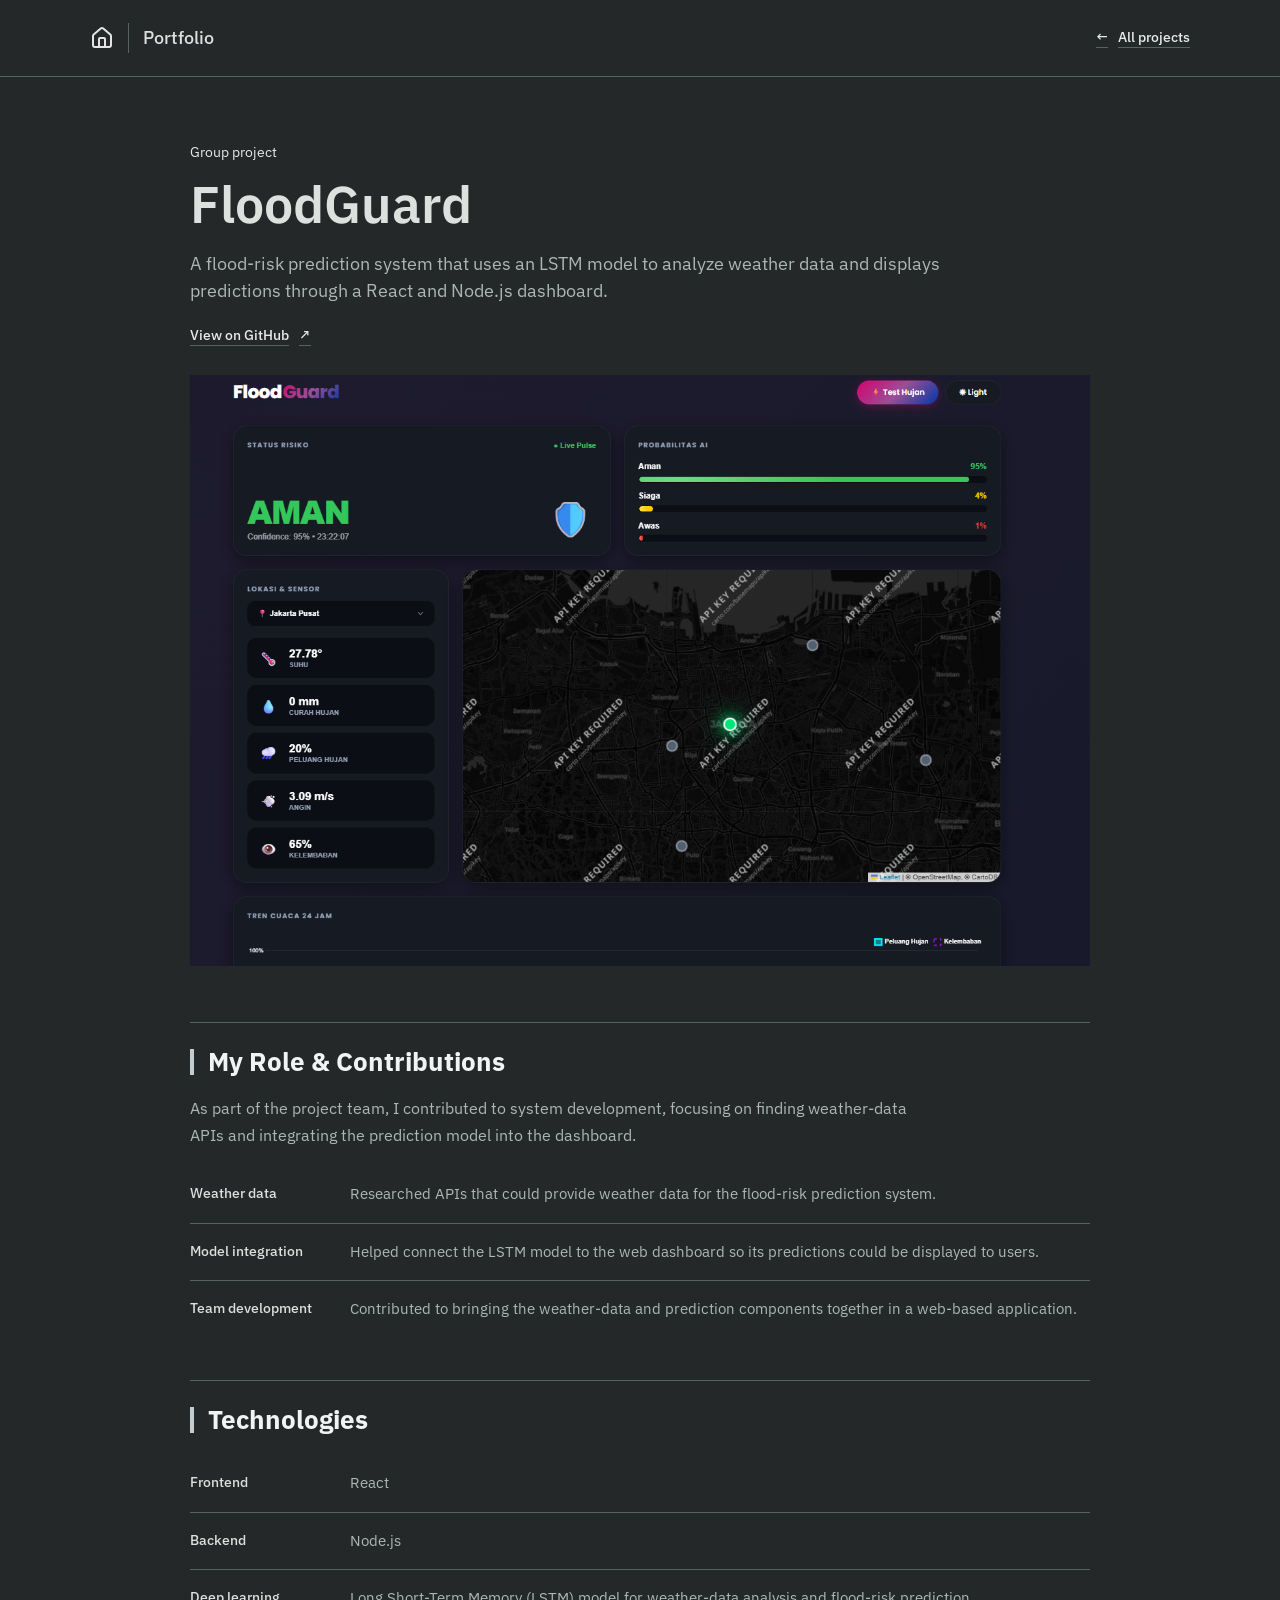
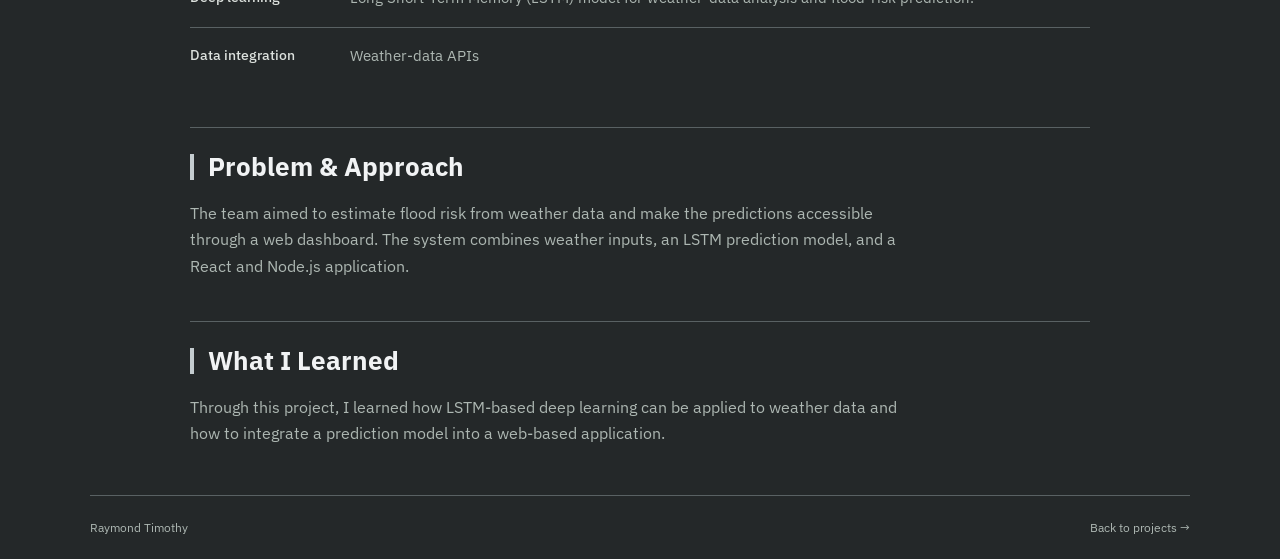
==== floodguard.html @ d6588d93 "Initial commit" ====
<!doctype html>
<html lang="en">
<head>
  <meta charset="UTF-8" />
  <meta name="viewport" content="width=device-width, initial-scale=1" />
  <meta name="theme-color" content="#242829" />
  <meta name="description" content="FloodGuard: an LSTM-based flood-risk group project, with weather API research and dashboard integration contributions by Raymond Timothy." />
  <title>FloodGuard | Raymond Timothy</title>
  <link rel="stylesheet" href="styles.css?v=20260926-floodguard" />
</head>
<body>
  <a class="skip-link" href="#main">Skip to content</a>
  <header class="site-header">
    <div class="wrap header-inner">
      <a class="wordmark" href="./#home" aria-label="Raymond Timothy, home" title="Home"><img class="home-icon" src="assets/house.svg" width="24" height="24" alt="" /><span>Portfolio</span></a>
      <a class="text-link" href="./#projects"><span aria-hidden="true">&larr;</span> All projects</a>
    </div>
  </header>
  <main id="main" class="wrap project-page">
    <section class="intro" aria-labelledby="project-title">
      <p class="intro-label">Group project</p>
      <h1 id="project-title">FloodGuard</h1>
      <p class="intro-copy">A flood-risk prediction system that uses an LSTM model to analyze weather data and displays predictions through a React and Node.js dashboard.</p>
      <div class="project-actions"><a class="text-link" href="https://github.com/Ray1312/FloodGuard" target="_blank" rel="noopener noreferrer">View on GitHub <span aria-hidden="true">&nearr;</span></a></div>
      <a class="project-screenshot" href="assets/floodguard.png" target="_blank" rel="noopener" aria-label="View full-size FloodGuard screenshot"><img src="assets/floodguard.png" alt="FloodGuard dashboard with flood-risk probabilities, weather readings, and a location map" /></a>
    </section>
    <div class="portfolio-grid">
      <section class="section" aria-labelledby="role-title">
        <h2 id="role-title">My Role &amp; Contributions</h2>
        <p class="section-copy">As part of the project team, I contributed to system development, focusing on finding weather-data APIs and integrating the prediction model into the dashboard.</p>
        <dl class="skills-list">
          <div><dt>Weather data</dt><dd>Researched APIs that could provide weather data for the flood-risk prediction system.</dd></div>
          <div><dt>Model integration</dt><dd>Helped connect the LSTM model to the web dashboard so its predictions could be displayed to users.</dd></div>
          <div><dt>Team development</dt><dd>Contributed to bringing the weather-data and prediction components together in a web-based application.</dd></div>
        </dl>
      </section>
      <section class="section" aria-labelledby="stack-title">
        <h2 id="stack-title">Technologies</h2>
        <dl class="skills-list">
          <div><dt>Frontend</dt><dd>React</dd></div>
          <div><dt>Backend</dt><dd>Node.js</dd></div>
          <div><dt>Deep learning</dt><dd>Long Short-Term Memory (LSTM) model for weather-data analysis and flood-risk prediction.</dd></div>
          <div><dt>Data integration</dt><dd>Weather-data APIs</dd></div>
        </dl>
      </section>
      <section class="section" aria-labelledby="approach-title">
        <h2 id="approach-title">Problem &amp; Approach</h2>
        <p class="section-copy">The team aimed to estimate flood risk from weather data and make the predictions accessible through a web dashboard. The system combines weather inputs, an LSTM prediction model, and a React and Node.js application.</p>
      </section>
      <section class="section" aria-labelledby="learning-title">
        <h2 id="learning-title">What I Learned</h2>
        <p class="section-copy">Through this project, I learned how LSTM-based deep learning can be applied to weather data and how to integrate a prediction model into a web-based application.</p>
      </section>
    </div>
  </main>
  <footer class="site-footer wrap"><span>Raymond Timothy</span><a href="./#projects">Back to projects <span aria-hidden="true">&rarr;</span></a></footer>
</body>
</html>
---- styles.css ----
@import url('https://fonts.googleapis.com/css2?family=IBM+Plex+Sans:wght@400;500;600;700&display=swap');
:root {
  color-scheme:dark;
  --background:#242829;
  --surface:var(--background);
  --ink:#dce1dd;
  --muted:#adb7b2;
  --line:#596163;
  --accent:#e7eaec;
  --accent-background:radial-gradient(circle at top left, rgba(59, 130, 246, 0.10), transparent 35%), linear-gradient(135deg, #161A1D 0%, #1D2327 50%, #111416 100%);
  --green:var(--accent);
  --burgundy:var(--accent);
  --focus:#9eced8;
}
* { box-sizing:border-box; letter-spacing:0; }
html { scroll-behavior:smooth; scroll-padding-top:96px; }
body {
  margin:0;
  min-height:100vh;
  background:var(--background);
  color:var(--ink);
  font:16px/1.65 'IBM Plex Sans',Arial,sans-serif;
}
button,a { font:inherit; }
a { color:inherit; text-decoration:none; }
a:focus-visible,button:focus-visible,summary:focus-visible { outline:3px solid var(--focus); outline-offset:5px; }
button,summary { cursor:pointer; }
h1,h2,h3,p,figure { margin:0; }
img { display:block; max-width:100%; }
.wrap { width:min(1100px,calc(100% - 64px)); margin-inline:auto; }
.skip-link { position:absolute; top:-90px; left:18px; z-index:100; padding:10px 16px; background:var(--ink); color:var(--background); }
.skip-link:focus { top:12px; }
.site-header { position:sticky; top:0; z-index:20; background:var(--background); border-bottom:1px solid var(--line); }
.header-inner { min-height:76px; display:flex; align-items:center; justify-content:space-between; gap:30px; }
.wordmark { display:flex; align-items:center; gap:14px; min-height:44px; font-size:18px; font-weight:500; white-space:nowrap; }
.home-icon { width:24px; height:24px; flex-shrink:0; filter:invert(1); opacity:.88; }
.wordmark > span:last-child { border-left:1px solid var(--line); padding-left:14px; }
.site-nav { display:flex; align-items:center; gap:26px; }
.site-nav a { position:relative; color:var(--ink); font-size:14px; font-weight:500; padding:10px 0; }
.site-nav a::after { content:''; position:absolute; bottom:3px; left:0; right:0; height:1px; background:var(--ink); transform:scaleX(0); transform-origin:left; transition:transform .16s; }
.site-nav a:hover::after,.site-nav a.active::after { transform:scaleX(1); }
.menu-toggle { display:none; border:1px solid var(--line); color:var(--ink); background:transparent; padding:7px 12px; border-radius:0; font-size:14px; }
.intro { padding:64px 0 56px; }
.intro-label { font-size:14px; color:var(--accent); margin-bottom:10px; }
h1 { font-size:52px; line-height:1.15; font-weight:600; }
h1 > span { color:var(--accent); }
.intro-copy { max-width:650px; font-size:20px; color:var(--muted); line-height:1.5; margin-top:16px; }
.intro-links { display:flex; flex-wrap:wrap; gap:30px; margin-top:22px; }
.text-link { display:inline-flex; align-items:center; gap:10px; color:var(--accent); font-size:14px; font-weight:500; text-decoration:underline; text-decoration-color:var(--line); text-decoration-thickness:1px; text-underline-offset:5px; transition:text-decoration-color .15s; }
.text-link:hover { text-decoration-color:currentColor; }
.portfolio-grid { display:grid; grid-template-columns:minmax(0,1fr); gap:42px; padding-bottom:48px; align-items:start; }
.section { min-width:0; border-top:1px solid var(--line); padding-top:22px; background:transparent; }
h2 { font-size:22px; font-weight:700; line-height:1.3; }
.section h2 { display:flex; align-items:center; gap:14px; color:#f1f3f4; font-size:26px; }
.section h2::before { content:''; width:4px; height:26px; flex-shrink:0; background:#c4cccf; }
.section-heading { display:flex; justify-content:space-between; align-items:baseline; gap:20px; }
.section-note { font-size:13px; color:var(--muted); margin-top:10px; }
.section-copy { max-width:72ch; color:var(--muted); margin-top:16px; }
.project-list { margin-top:20px; }
.project { border-bottom:1px solid var(--line); }
.project-showcase { padding:20px 0 28px; }
.project-showcase h3 { font-size:26px; font-weight:600; line-height:1.35; overflow-wrap:anywhere; }
.project-actions { display:flex; align-items:center; flex-wrap:wrap; gap:16px 24px; margin-top:20px; }
.project-actions .button:hover { border-color:var(--accent); }
.project-page h1 { overflow-wrap:anywhere; }
.project-page .project-screenshot { margin-top:28px; }
.project-screenshot { display:block; width:100%; margin-top:24px; }
.projects-section .project-screenshot { max-width:460px; }
.project-screenshot img { width:100%; height:auto; }
.project-screenshot img[src$="ihsg-risk-monitor.png"] { aspect-ratio:1067 / 894; object-fit:cover; object-position:bottom; }
.case-study summary { list-style:none; padding:20px 0; }
.case-study summary::-webkit-details-marker { display:none; }
.case-study summary h3 { display:flex; align-items:center; justify-content:space-between; gap:20px; font-size:26px; font-weight:600; line-height:1.35; transition:color .15s; }
.case-study summary:hover h3,.case-study[open] summary h3 { color:var(--accent); }
.project-action { display:inline-flex; align-items:center; gap:16px; flex-shrink:0; font-size:13px; font-weight:400; color:var(--muted); }
.disclosure-icon { display:inline-grid; place-items:center; width:24px; height:24px; font-size:23px; color:var(--ink); transition:transform .15s; }
.case-study[open] .disclosure-icon { transform:rotate(45deg); }
.project-details { margin:2px 0 16px; }
.project-details > div { display:grid; grid-template-columns:85px minmax(0,1fr); gap:15px; padding:7px 0; font-size:14px; }
.project-details dt { font-weight:500; }
.project-details dd { color:var(--muted); margin:0; }
.project-links { color:var(--muted); font-size:13px; padding-bottom:20px; }
.about-facts { margin:20px 0 0; }
.about-facts > div { display:grid; grid-template-columns:95px minmax(0,1fr); gap:14px; padding:5px 0; font-size:14px; }
.about-facts dt { color:var(--muted); }
.about-facts dd { margin:0; font-weight:500; }
.about-visual { max-width:650px; margin-top:22px; }
.about-visual img { width:100%; height:128px; object-fit:cover; object-position:center 57%; border-radius:0; filter:saturate(.65); }
.skills-list { margin:18px 0 0; }
.skills-list > div { display:grid; grid-template-columns:140px minmax(0,1fr); gap:20px; padding:10px 0; }
.skills-list dt { font-size:14px; font-weight:500; }
.skills-list dd { margin:0; color:var(--muted); font-size:15px; }
.background-entry { margin-top:22px; }
.education-timeline { list-style:none; margin:28px 0 0; padding:0; }
.education-timeline .background-entry { position:relative; margin:0; padding:0 0 32px 30px; }
.education-timeline .background-entry:last-child { padding-bottom:0; }
.education-timeline .background-entry:not(:last-child)::before { content:''; position:absolute; left:5px; top:13px; bottom:-9px; width:1px; background:var(--line); }
.education-timeline .background-entry::after { content:''; position:absolute; left:0; top:8px; width:11px; height:11px; border:1px solid var(--muted); border-radius:50%; background:var(--background); }
.education-timeline .background-entry.current::after { background:var(--ink); border-color:var(--ink); }
.entry-label { font-size:13px; color:var(--accent); margin-bottom:8px; }
.background-entry h3 { font-size:18px; font-weight:500; line-height:1.45; margin-bottom:8px; }
.background-entry p { font-size:15px; }
.muted { color:var(--muted); }
.background-entry .muted { margin-top:6px; }
.document-link { margin-top:20px; border-bottom:1px solid var(--accent); padding-bottom:3px; text-decoration:none; }
.contact-socials { display:flex; align-items:center; flex-wrap:wrap; gap:14px 24px; margin-top:20px; }
.contact-socials a { display:inline-flex; align-items:center; gap:9px; min-height:44px; font-size:14px; border-bottom:1px solid transparent; transition:border-color .15s; }
.contact-socials a:hover { border-color:var(--accent); }
.contact-socials img { width:22px; height:22px; object-fit:contain; filter:invert(1); opacity:.9; }
.site-footer { border-top:1px solid var(--line); display:flex; justify-content:space-between; gap:20px; padding-block:22px; color:var(--muted); font-size:12px; }
.site-footer a:hover { color:var(--accent); }
.button { display:inline-flex; align-items:center; justify-content:center; gap:16px; padding:10px 16px; min-height:44px; font-size:14px; font-weight:500; border-radius:0; border:1px solid var(--line); }
.primary { background:var(--accent-background); border-color:var(--line); color:var(--accent); }
.primary:hover { border-color:var(--accent); }
.secondary { background:transparent; }
#main.wrap { max-width:900px; text-align:left; }
#home { text-align:center; }
#home .intro-copy { margin-inline:auto; }
#home .intro-links { justify-content:center; }
.about-facts { display:grid; grid-template-columns:1fr .7fr 1.4fr; gap:24px; margin-top:28px; }
.about-facts > div { display:block; padding:0; }
.about-facts dd { margin-top:5px; }
.skills-list > div + div { border-top:1px solid var(--line); }
.skills-list > div { padding-block:16px; }
.project-page .intro-copy { max-width:72ch; font-size:18px; }
.site-footer { flex-wrap:wrap; }
@media(max-width:1000px) {
  .portfolio-grid { gap:38px 42px; }
  .site-nav { gap:18px; }
  .wordmark > span:last-child { display:none; }
}
@media(max-width:800px) {
  .wrap { width:calc(100% - 40px); }
  .header-inner { min-height:68px; }
  .wordmark > span:last-child { display:inline; }
  .menu-toggle { display:block; }
  .site-nav { display:none; position:absolute; top:68px; left:0; right:0; padding:10px 20px 18px; background:var(--background); border-bottom:1px solid var(--line); }
  .site-nav.open { display:grid; grid-template-columns:repeat(2,minmax(0,1fr)); gap:2px 26px; }
  .site-nav a { padding-block:10px; }
  .intro { padding:36px 0; }
  h1 { font-size:42px; }
  .intro-copy { font-size:18px; }
  .portfolio-grid { grid-template-columns:1fr; gap:34px; padding-bottom:36px; }
  .section { padding-top:20px; }
  .about-visual { max-width:450px; }
  .about-visual img { height:160px; }
  .skills-list > div { grid-template-columns:140px minmax(0,1fr); gap:20px; }
}
@media(max-width:600px) {
  .about-facts { grid-template-columns:1fr; gap:14px; }
  .about-facts > div { display:grid; grid-template-columns:95px minmax(0,1fr); gap:14px; }
  .about-facts dd { margin:0; }
  .skills-list > div { grid-template-columns:1fr; gap:5px; }
  .section-heading { flex-wrap:wrap; }
}
@media(max-width:420px) {
  h1 { font-size:36px; }
  .intro-copy { font-size:17px; }
  .desktop-break { display:none; }
  .case-study summary h3 { font-size:24px; gap:12px; }
  .project-action { gap:10px; }
  .skills-list > div { grid-template-columns:1fr; gap:4px; }
  .contact-socials { gap:12px 18px; }
}
@media(prefers-reduced-motion:reduce) {
  html { scroll-behavior:auto; }
  *,*::before,*::after { transition:none !important; }
}
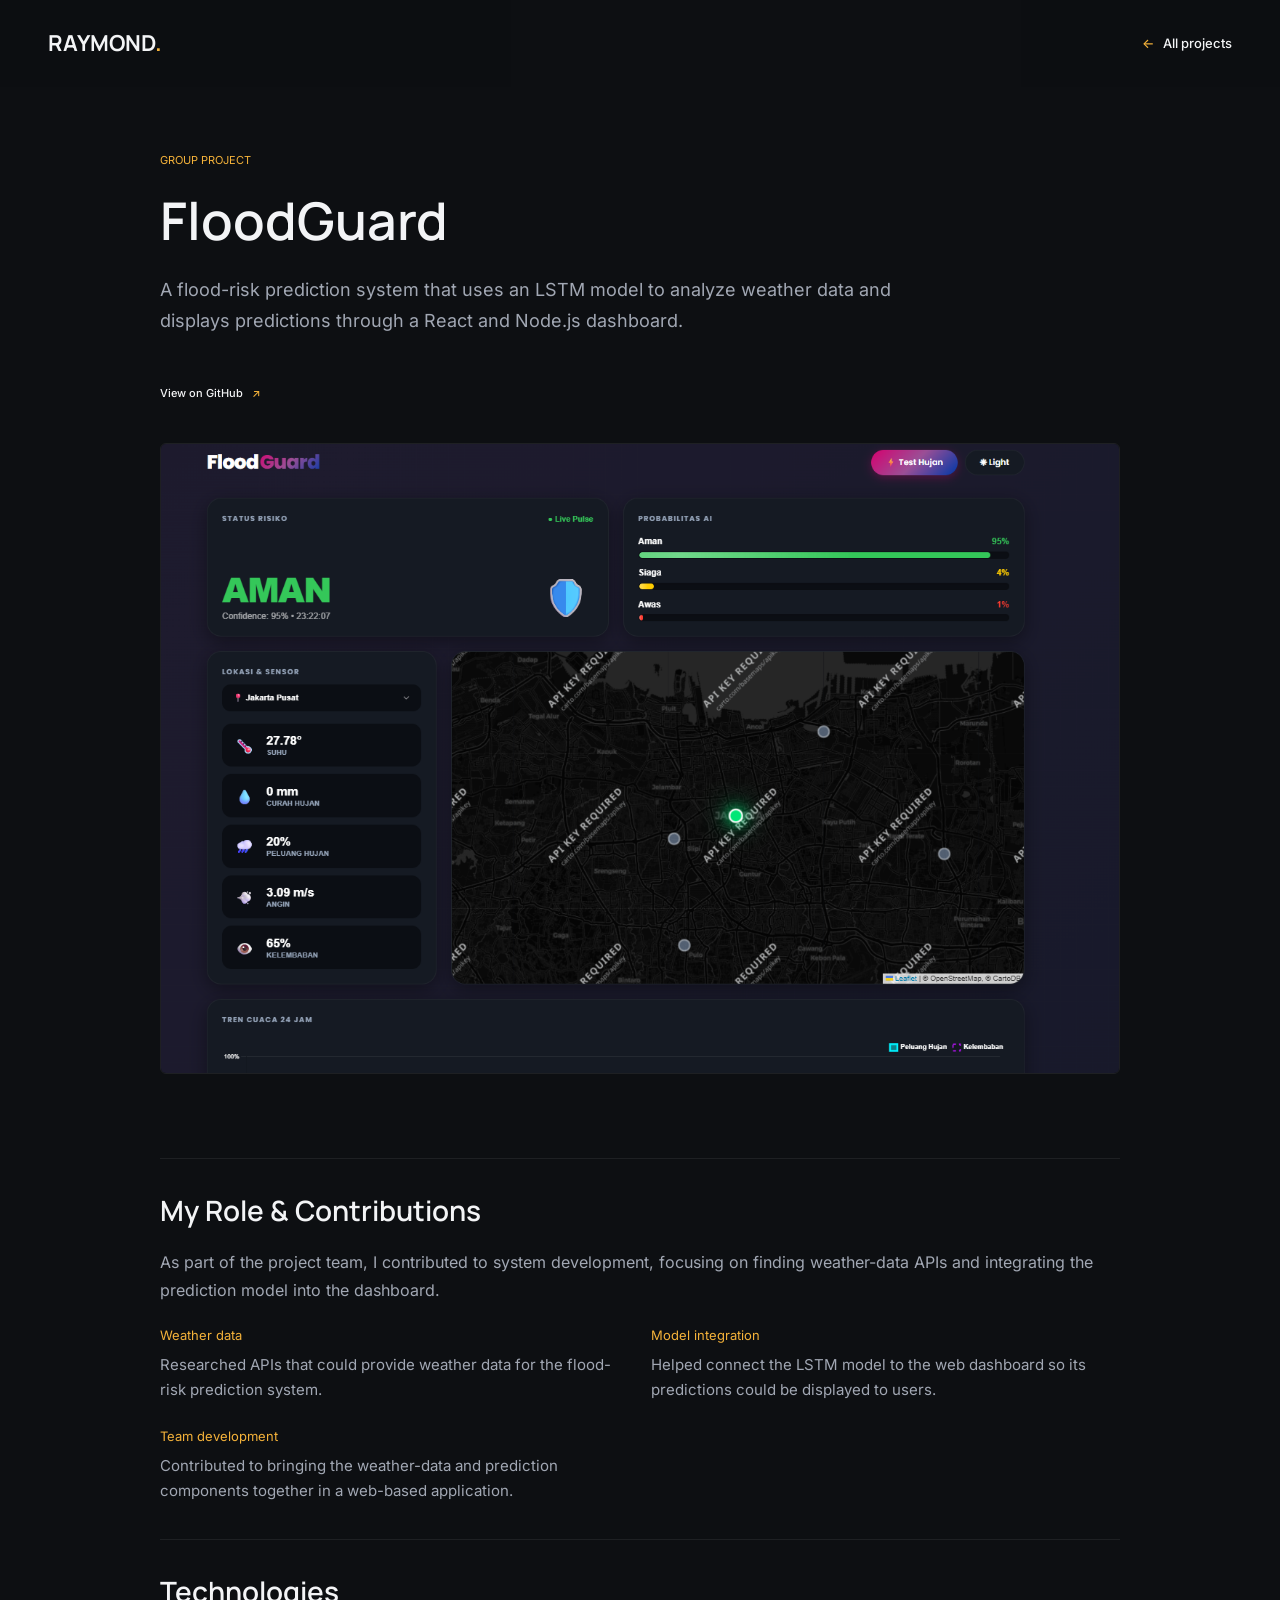
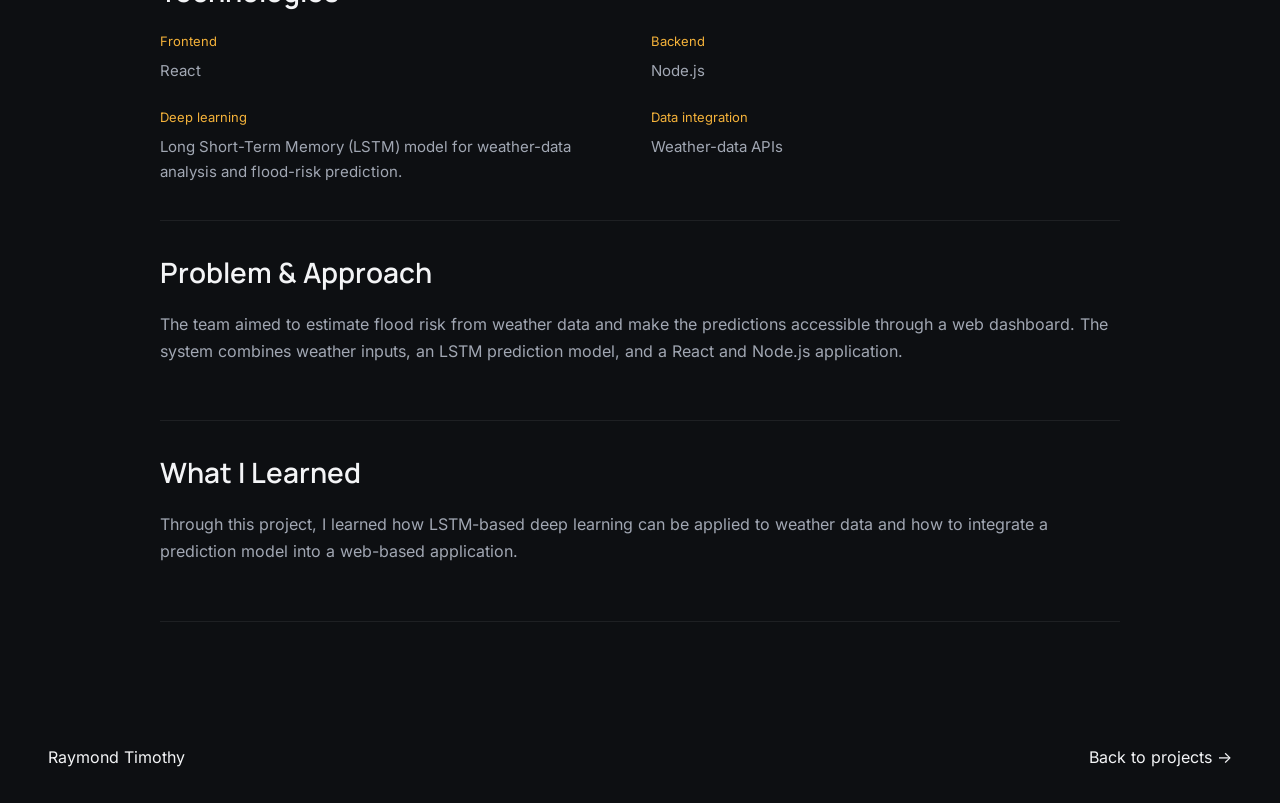
==== commit 86c20265: "Update portfolio design" ====
--- a/floodguard.html
+++ b/floodguard.html
@@ -3,16 +3,16 @@
 <head>
   <meta charset="UTF-8" />
   <meta name="viewport" content="width=device-width, initial-scale=1" />
-  <meta name="theme-color" content="#242829" />
+  <meta name="theme-color" content="#0D0F12" />
   <meta name="description" content="FloodGuard: an LSTM-based flood-risk group project, with weather API research and dashboard integration contributions by Raymond Timothy." />
   <title>FloodGuard | Raymond Timothy</title>
-  <link rel="stylesheet" href="styles.css?v=20260926-floodguard" />
+  <link rel="stylesheet" href="styles.css?v=20261005-amber" />
 </head>
 <body>
   <a class="skip-link" href="#main">Skip to content</a>
   <header class="site-header">
     <div class="wrap header-inner">
-      <a class="wordmark" href="./#home" aria-label="Raymond Timothy, home" title="Home"><img class="home-icon" src="assets/house.svg" width="24" height="24" alt="" /><span>Portfolio</span></a>
+      <a class="wordmark" href="./#home" aria-label="Raymond Timothy, home">RAYMOND<span>.</span></a>
       <a class="text-link" href="./#projects"><span aria-hidden="true">&larr;</span> All projects</a>
     </div>
   </header>
--- a/styles.css
+++ b/styles.css
@@ -1,168 +1,60 @@
-@import url('https://fonts.googleapis.com/css2?family=IBM+Plex+Sans:wght@400;500;600;700&display=swap');
-:root {
-  color-scheme:dark;
-  --background:#242829;
-  --surface:var(--background);
-  --ink:#dce1dd;
-  --muted:#adb7b2;
-  --line:#596163;
-  --accent:#e7eaec;
-  --accent-background:radial-gradient(circle at top left, rgba(59, 130, 246, 0.10), transparent 35%), linear-gradient(135deg, #161A1D 0%, #1D2327 50%, #111416 100%);
-  --green:var(--accent);
-  --burgundy:var(--accent);
-  --focus:#9eced8;
-}
-* { box-sizing:border-box; letter-spacing:0; }
-html { scroll-behavior:smooth; scroll-padding-top:96px; }
-body {
-  margin:0;
-  min-height:100vh;
-  background:var(--background);
-  color:var(--ink);
-  font:16px/1.65 'IBM Plex Sans',Arial,sans-serif;
-}
-button,a { font:inherit; }
-a { color:inherit; text-decoration:none; }
-a:focus-visible,button:focus-visible,summary:focus-visible { outline:3px solid var(--focus); outline-offset:5px; }
-button,summary { cursor:pointer; }
-h1,h2,h3,p,figure { margin:0; }
-img { display:block; max-width:100%; }
-.wrap { width:min(1100px,calc(100% - 64px)); margin-inline:auto; }
-.skip-link { position:absolute; top:-90px; left:18px; z-index:100; padding:10px 16px; background:var(--ink); color:var(--background); }
-.skip-link:focus { top:12px; }
-.site-header { position:sticky; top:0; z-index:20; background:var(--background); border-bottom:1px solid var(--line); }
-.header-inner { min-height:76px; display:flex; align-items:center; justify-content:space-between; gap:30px; }
-.wordmark { display:flex; align-items:center; gap:14px; min-height:44px; font-size:18px; font-weight:500; white-space:nowrap; }
-.home-icon { width:24px; height:24px; flex-shrink:0; filter:invert(1); opacity:.88; }
-.wordmark > span:last-child { border-left:1px solid var(--line); padding-left:14px; }
-.site-nav { display:flex; align-items:center; gap:26px; }
-.site-nav a { position:relative; color:var(--ink); font-size:14px; font-weight:500; padding:10px 0; }
-.site-nav a::after { content:''; position:absolute; bottom:3px; left:0; right:0; height:1px; background:var(--ink); transform:scaleX(0); transform-origin:left; transition:transform .16s; }
-.site-nav a:hover::after,.site-nav a.active::after { transform:scaleX(1); }
-.menu-toggle { display:none; border:1px solid var(--line); color:var(--ink); background:transparent; padding:7px 12px; border-radius:0; font-size:14px; }
-.intro { padding:64px 0 56px; }
-.intro-label { font-size:14px; color:var(--accent); margin-bottom:10px; }
-h1 { font-size:52px; line-height:1.15; font-weight:600; }
-h1 > span { color:var(--accent); }
-.intro-copy { max-width:650px; font-size:20px; color:var(--muted); line-height:1.5; margin-top:16px; }
-.intro-links { display:flex; flex-wrap:wrap; gap:30px; margin-top:22px; }
-.text-link { display:inline-flex; align-items:center; gap:10px; color:var(--accent); font-size:14px; font-weight:500; text-decoration:underline; text-decoration-color:var(--line); text-decoration-thickness:1px; text-underline-offset:5px; transition:text-decoration-color .15s; }
-.text-link:hover { text-decoration-color:currentColor; }
-.portfolio-grid { display:grid; grid-template-columns:minmax(0,1fr); gap:42px; padding-bottom:48px; align-items:start; }
-.section { min-width:0; border-top:1px solid var(--line); padding-top:22px; background:transparent; }
-h2 { font-size:22px; font-weight:700; line-height:1.3; }
-.section h2 { display:flex; align-items:center; gap:14px; color:#f1f3f4; font-size:26px; }
-.section h2::before { content:''; width:4px; height:26px; flex-shrink:0; background:#c4cccf; }
-.section-heading { display:flex; justify-content:space-between; align-items:baseline; gap:20px; }
-.section-note { font-size:13px; color:var(--muted); margin-top:10px; }
-.section-copy { max-width:72ch; color:var(--muted); margin-top:16px; }
-.project-list { margin-top:20px; }
-.project { border-bottom:1px solid var(--line); }
-.project-showcase { padding:20px 0 28px; }
-.project-showcase h3 { font-size:26px; font-weight:600; line-height:1.35; overflow-wrap:anywhere; }
-.project-actions { display:flex; align-items:center; flex-wrap:wrap; gap:16px 24px; margin-top:20px; }
-.project-actions .button:hover { border-color:var(--accent); }
-.project-page h1 { overflow-wrap:anywhere; }
-.project-page .project-screenshot { margin-top:28px; }
-.project-screenshot { display:block; width:100%; margin-top:24px; }
-.projects-section .project-screenshot { max-width:460px; }
-.project-screenshot img { width:100%; height:auto; }
-.project-screenshot img[src$="ihsg-risk-monitor.png"] { aspect-ratio:1067 / 894; object-fit:cover; object-position:bottom; }
-.case-study summary { list-style:none; padding:20px 0; }
-.case-study summary::-webkit-details-marker { display:none; }
-.case-study summary h3 { display:flex; align-items:center; justify-content:space-between; gap:20px; font-size:26px; font-weight:600; line-height:1.35; transition:color .15s; }
-.case-study summary:hover h3,.case-study[open] summary h3 { color:var(--accent); }
-.project-action { display:inline-flex; align-items:center; gap:16px; flex-shrink:0; font-size:13px; font-weight:400; color:var(--muted); }
-.disclosure-icon { display:inline-grid; place-items:center; width:24px; height:24px; font-size:23px; color:var(--ink); transition:transform .15s; }
-.case-study[open] .disclosure-icon { transform:rotate(45deg); }
-.project-details { margin:2px 0 16px; }
-.project-details > div { display:grid; grid-template-columns:85px minmax(0,1fr); gap:15px; padding:7px 0; font-size:14px; }
-.project-details dt { font-weight:500; }
-.project-details dd { color:var(--muted); margin:0; }
-.project-links { color:var(--muted); font-size:13px; padding-bottom:20px; }
-.about-facts { margin:20px 0 0; }
-.about-facts > div { display:grid; grid-template-columns:95px minmax(0,1fr); gap:14px; padding:5px 0; font-size:14px; }
-.about-facts dt { color:var(--muted); }
-.about-facts dd { margin:0; font-weight:500; }
-.about-visual { max-width:650px; margin-top:22px; }
-.about-visual img { width:100%; height:128px; object-fit:cover; object-position:center 57%; border-radius:0; filter:saturate(.65); }
-.skills-list { margin:18px 0 0; }
-.skills-list > div { display:grid; grid-template-columns:140px minmax(0,1fr); gap:20px; padding:10px 0; }
-.skills-list dt { font-size:14px; font-weight:500; }
-.skills-list dd { margin:0; color:var(--muted); font-size:15px; }
-.background-entry { margin-top:22px; }
-.education-timeline { list-style:none; margin:28px 0 0; padding:0; }
-.education-timeline .background-entry { position:relative; margin:0; padding:0 0 32px 30px; }
-.education-timeline .background-entry:last-child { padding-bottom:0; }
-.education-timeline .background-entry:not(:last-child)::before { content:''; position:absolute; left:5px; top:13px; bottom:-9px; width:1px; background:var(--line); }
-.education-timeline .background-entry::after { content:''; position:absolute; left:0; top:8px; width:11px; height:11px; border:1px solid var(--muted); border-radius:50%; background:var(--background); }
-.education-timeline .background-entry.current::after { background:var(--ink); border-color:var(--ink); }
-.entry-label { font-size:13px; color:var(--accent); margin-bottom:8px; }
-.background-entry h3 { font-size:18px; font-weight:500; line-height:1.45; margin-bottom:8px; }
-.background-entry p { font-size:15px; }
-.muted { color:var(--muted); }
-.background-entry .muted { margin-top:6px; }
-.document-link { margin-top:20px; border-bottom:1px solid var(--accent); padding-bottom:3px; text-decoration:none; }
-.contact-socials { display:flex; align-items:center; flex-wrap:wrap; gap:14px 24px; margin-top:20px; }
-.contact-socials a { display:inline-flex; align-items:center; gap:9px; min-height:44px; font-size:14px; border-bottom:1px solid transparent; transition:border-color .15s; }
-.contact-socials a:hover { border-color:var(--accent); }
-.contact-socials img { width:22px; height:22px; object-fit:contain; filter:invert(1); opacity:.9; }
-.site-footer { border-top:1px solid var(--line); display:flex; justify-content:space-between; gap:20px; padding-block:22px; color:var(--muted); font-size:12px; }
-.site-footer a:hover { color:var(--accent); }
-.button { display:inline-flex; align-items:center; justify-content:center; gap:16px; padding:10px 16px; min-height:44px; font-size:14px; font-weight:500; border-radius:0; border:1px solid var(--line); }
-.primary { background:var(--accent-background); border-color:var(--line); color:var(--accent); }
-.primary:hover { border-color:var(--accent); }
-.secondary { background:transparent; }
-#main.wrap { max-width:900px; text-align:left; }
-#home { text-align:center; }
-#home .intro-copy { margin-inline:auto; }
-#home .intro-links { justify-content:center; }
-.about-facts { display:grid; grid-template-columns:1fr .7fr 1.4fr; gap:24px; margin-top:28px; }
-.about-facts > div { display:block; padding:0; }
-.about-facts dd { margin-top:5px; }
-.skills-list > div + div { border-top:1px solid var(--line); }
-.skills-list > div { padding-block:16px; }
-.project-page .intro-copy { max-width:72ch; font-size:18px; }
-.site-footer { flex-wrap:wrap; }
-@media(max-width:1000px) {
-  .portfolio-grid { gap:38px 42px; }
-  .site-nav { gap:18px; }
-  .wordmark > span:last-child { display:none; }
-}
-@media(max-width:800px) {
-  .wrap { width:calc(100% - 40px); }
-  .header-inner { min-height:68px; }
-  .wordmark > span:last-child { display:inline; }
-  .menu-toggle { display:block; }
-  .site-nav { display:none; position:absolute; top:68px; left:0; right:0; padding:10px 20px 18px; background:var(--background); border-bottom:1px solid var(--line); }
-  .site-nav.open { display:grid; grid-template-columns:repeat(2,minmax(0,1fr)); gap:2px 26px; }
-  .site-nav a { padding-block:10px; }
-  .intro { padding:36px 0; }
-  h1 { font-size:42px; }
-  .intro-copy { font-size:18px; }
-  .portfolio-grid { grid-template-columns:1fr; gap:34px; padding-bottom:36px; }
-  .section { padding-top:20px; }
-  .about-visual { max-width:450px; }
-  .about-visual img { height:160px; }
-  .skills-list > div { grid-template-columns:140px minmax(0,1fr); gap:20px; }
-}
-@media(max-width:600px) {
-  .about-facts { grid-template-columns:1fr; gap:14px; }
-  .about-facts > div { display:grid; grid-template-columns:95px minmax(0,1fr); gap:14px; }
-  .about-facts dd { margin:0; }
-  .skills-list > div { grid-template-columns:1fr; gap:5px; }
-  .section-heading { flex-wrap:wrap; }
-}
-@media(max-width:420px) {
-  h1 { font-size:36px; }
-  .intro-copy { font-size:17px; }
-  .desktop-break { display:none; }
-  .case-study summary h3 { font-size:24px; gap:12px; }
-  .project-action { gap:10px; }
-  .skills-list > div { grid-template-columns:1fr; gap:4px; }
-  .contact-socials { gap:12px 18px; }
-}
-@media(prefers-reduced-motion:reduce) {
-  html { scroll-behavior:auto; }
-  *,*::before,*::after { transition:none !important; }
-}
+@font-face{font-family:Inter;src:url('assets/fonts/inter-400.ttf') format('truetype');font-weight:400;font-display:swap}
+@font-face{font-family:Inter;src:url('assets/fonts/inter-500.ttf') format('truetype');font-weight:500;font-display:swap}
+@font-face{font-family:Inter;src:url('assets/fonts/inter-600.ttf') format('truetype');font-weight:600;font-display:swap}
+@font-face{font-family:Manrope;src:url('assets/fonts/manrope-600.ttf') format('truetype');font-weight:600;font-display:swap}
+@font-face{font-family:Manrope;src:url('assets/fonts/manrope-700.ttf') format('truetype');font-weight:700;font-display:swap}
+:root{color-scheme:dark;--bg:#0d0f12;--secondary:#111318;--card:#17130e;--hover:#1c1812;--text:#f3f4f6;--soft:#a1a7b3;--muted:#858c98;--accent:#f4b23a;--accent-light:#ffc55c;--line:rgba(255,255,255,.07)}
+*{box-sizing:border-box;letter-spacing:0}
+html{scroll-behavior:smooth;scroll-padding-top:104px}
+body{margin:0;background:var(--bg);color:var(--text);font-family:Inter,Arial,sans-serif;font-size:16px;line-height:1.7}
+a{color:inherit;text-decoration:none}button{font:inherit}img{display:block;max-width:100%}p{margin:0 0 20px;color:var(--soft)}h1,h2,h3{font-family:Manrope,Inter,sans-serif;font-weight:600;line-height:1.18;margin:0;color:var(--text)}h2{font-size:44px}h3{font-size:28px}ul,ol{padding:0;margin:0;list-style:none}a,button{-webkit-tap-highlight-color:transparent}a:focus-visible,button:focus-visible{outline:2px solid var(--accent);outline-offset:6px}::selection{background:#f4b23a;color:#0d0f12}.wrap{width:min(1200px,calc(100% - 96px));margin-inline:auto}.accent{color:var(--accent)}.skip-link{position:fixed;z-index:100;top:10px;left:12px;padding:10px 20px;background:var(--text);color:var(--bg);transform:translateY(-160%)}.skip-link:focus{transform:none}
+.site-header{position:sticky;top:0;z-index:20;background:rgba(13,15,18,.96);border-bottom:1px solid transparent;transition:background .3s,border-color .3s}.site-header.scrolled{background:rgba(13,15,18,.86);backdrop-filter:blur(18px);border-color:var(--line)}.header-inner{min-height:86px;display:flex;align-items:center;justify-content:space-between;gap:24px}.wordmark{font-family:Manrope,Inter,sans-serif;font-weight:700;font-size:22px;line-height:1.2}.wordmark span{color:var(--accent)}.site-nav{display:flex;align-items:center;gap:30px}.site-nav>a{position:relative;font-size:13px;font-weight:500;color:var(--soft);padding-block:12px;transition:color .2s}.site-nav>a:hover,.site-nav>a.active{color:var(--text)}.site-nav>a:not(.nav-contact):after{content:'';position:absolute;bottom:3px;left:0;right:0;height:2px;background:var(--accent);transform:scaleX(0);transform-origin:left;transition:transform .25s}.site-nav>a.active:after{transform:scaleX(1)}.site-nav .nav-contact{border:1px solid rgba(255,255,255,.12);border-radius:4px;padding:8px 16px;color:var(--text)}.site-nav .nav-contact:hover{background:var(--card)}.menu-toggle{display:none}
+.hero{display:grid;grid-template-columns:1.2fr 1fr;gap:54px;align-items:center;padding-top:64px;padding-bottom:96px}.status-pill{display:inline-flex;align-items:center;gap:9px;border:1px solid rgba(244,178,58,.35);background:rgba(244,178,58,.07);border-radius:30px;padding:6px 12px;font-size:11px;text-transform:uppercase;color:#a1a7b3;font-weight:500;margin-bottom:30px}.status-pill>span{width:6px;height:6px;background:var(--accent);border-radius:50%}.eyebrow{font-size:11px;font-weight:600;text-transform:uppercase;color:var(--accent);margin-bottom:18px}.hero h1{font-size:72px;line-height:1.08;margin:0 0 28px}.hero-statement{font-size:22px;line-height:1.55;color:var(--text);max-width:560px}.hero-support{font-size:15px;max-width:530px;margin-bottom:28px}.hero-actions,.contact-actions{display:flex;gap:24px;align-items:center;flex-wrap:wrap}.button{display:inline-flex;align-items:center;justify-content:center;gap:26px;padding:13px 21px;border:1px solid #f4b23a;border-radius:4px;font-size:13px;font-weight:600;min-height:48px;transition:background .2s,transform .2s}.primary{background:var(--accent);color:#0d0f12;box-shadow:0 0 24px rgba(244,178,58,.12)}.primary:hover{background:#ffc55c;transform:translateY(-2px)}.text-link{font-size:13px;font-weight:500;display:inline-flex;align-items:center;gap:9px;transition:color .2s}.text-link:hover{color:var(--accent)}.text-link>span{display:inline-block;transition:transform .2s}.text-link:hover>span{transform:translateX(4px)}.hero-topics{display:flex;flex-wrap:wrap;gap:10px 0;margin-top:28px;font-size:11px;color:var(--muted)}.hero-topics li+li:before{content:'/';color:#6f7682;margin-inline:12px}
+.system-visual{position:relative;height:460px;background-image:linear-gradient(var(--line) 1px,transparent 1px),linear-gradient(90deg,var(--line) 1px,transparent 1px);background-size:48px 48px;mask-image:linear-gradient(180deg,transparent,#000 12%,#000 88%,transparent)}.visual-caption{position:absolute;top:28px;left:20px;display:flex;gap:10px;align-items:center;color:var(--muted);font-size:11px}.cross{font-size:21px;color:var(--accent)}#network-canvas{width:100%;height:100%;display:block}.system-node{position:absolute;padding:14px 16px;background:var(--card);border:1px solid rgba(244,178,58,.12);border-left:2px solid var(--accent);box-shadow:0 8px 24px rgba(13,15,18,.25)}.system-node>span{font-size:9px;color:var(--accent);text-transform:uppercase;display:block;margin-bottom:5px}.system-node strong{font-size:13px;font-weight:500;color:var(--text)}.node-input{left:5%;top:23%}.node-model{left:35%;top:46%;border-color:var(--accent-light)}.node-model>span{color:#ffc55c}.node-output{right:0;top:70%}.visual-footer{position:absolute;bottom:15px;left:20px;right:0;display:flex;justify-content:space-between;color:var(--muted);font-size:10px;text-transform:uppercase}
+.section-band{padding:96px 0;border-top:1px solid var(--line)}.work-section,.skills-section,.contact-section{background:var(--secondary)}.section-heading{display:flex;justify-content:space-between;align-items:flex-end;gap:32px;margin-bottom:42px}.section-heading .eyebrow{margin-bottom:14px}.heading-note{font-size:13px;line-height:1.7;margin:0;flex-shrink:0}.project-card{border:1px solid var(--line);background:var(--secondary);border-radius:8px;overflow:hidden;transition:transform .3s,border-color .3s,background .3s;display:flex;flex-direction:column}.project-card:hover{transform:translateY(-3px);border-color:rgba(244,178,58,.30);background:var(--secondary);box-shadow:0 0 24px rgba(244,178,58,.04)}.featured-project{display:grid;grid-template-columns:1fr 1.08fr;margin-bottom:24px;align-items:center}.card-copy{padding:32px;display:flex;flex-direction:column;flex-grow:1}.project-index{color:var(--accent);font-size:10px;font-weight:600;text-transform:uppercase;margin-bottom:15px}.project-card h3{margin-bottom:10px}.project-role{font-size:11px;color:#a1a7b3;line-height:1.7;margin-bottom:23px}.card-copy>p:not(.project-index):not(.project-role){font-size:14px;line-height:1.75}.contribution{margin-bottom:24px!important}.contribution>span{display:block;color:var(--text);font-size:11px;font-weight:600;margin-bottom:5px}.tech-tags{display:flex;flex-wrap:wrap;gap:7px}.tech-tags>li{font-size:10px;color:#d6a84f;background:rgba(244,178,58,.07);border:1px solid rgba(244,178,58,.16);padding:4px 9px;border-radius:3px;line-height:1.7}.project-actions{display:flex;gap:20px;align-items:center;flex-wrap:wrap;margin-top:auto;padding-top:28px}.project-actions .text-link{font-size:11px}.case-link{color:var(--accent)}.project-media{display:block;position:relative;overflow:hidden;aspect-ratio:16/9;background:#0d0f12;border-bottom:1px solid var(--line)}.project-media img{width:100%;height:100%;object-fit:cover;object-position:top;transition:transform .45s}.project-card:hover .project-media img{transform:scale(1.02)}.featured-media{margin:28px 28px 28px 0;border:1px solid rgba(255,255,255,.07);border-radius:4px;aspect-ratio:1067/894}.project-media .ihsg-image{object-position:bottom}.media-label{position:absolute;bottom:0;right:0;font-size:9px;padding:7px 11px;color:#a1a7b3;background:rgba(17,19,24,.91)}.project-grid{display:grid;grid-template-columns:repeat(2,minmax(0,1fr));gap:24px}.research-visual{position:relative;aspect-ratio:16/9;background:linear-gradient(var(--line) 1px,transparent 1px),linear-gradient(90deg,var(--line) 1px,transparent 1px);background-size:32px 32px;border-bottom:1px solid var(--line);padding:28px;display:flex;flex-direction:column;justify-content:center}.research-visual .eyebrow{font-size:9px}.pipeline{display:flex;justify-content:space-between;align-items:center;gap:12px}.pipeline span{font-size:10px;color:var(--muted);line-height:1.9}.pipeline strong{font-size:15px;color:var(--text);font-weight:500}.pipeline b{font-weight:400;color:var(--accent)}.diagram-caption{font-size:10px;margin:25px 0 0;color:var(--muted)}
+.about-layout{display:grid;grid-template-columns:1.05fr 1fr;gap:90px}.about-copy h2{margin-bottom:28px}.about-copy p:not(.eyebrow){font-size:16px;line-height:1.85}.about-profile{padding-top:28px}.profile-facts{display:grid;grid-template-columns:1fr 1fr;gap:26px 30px;margin:0 0 30px}.profile-facts dt{font-size:11px;color:var(--muted);margin-bottom:7px}.profile-facts dd{margin:0;color:var(--text);font-size:15px;font-weight:500}.focus-label{padding-top:25px;border-top:1px solid var(--line);font-size:10px}.skill-grid{display:grid;grid-template-columns:repeat(4,minmax(0,1fr));gap:16px}.skill-category{padding:26px 22px;background:var(--secondary);border:1px solid var(--line);border-radius:6px}.skill-symbol{display:block;font-size:22px;color:var(--accent);margin-bottom:26px;font-family:monospace;height:35px}.skill-category:nth-child(even) .skill-symbol{color:var(--accent-light)}.skill-category h3{font-size:18px;margin-bottom:22px}.skill-category .tech-tags{gap:8px}.background-layout{display:grid;grid-template-columns:1fr 1fr;gap:60px}.timeline{border-left:1px solid rgba(255,255,255,.08);margin-left:6px}.timeline li{position:relative;padding-left:32px;padding-bottom:42px}.timeline li:last-child{padding-bottom:0}.timeline li:before{content:'';position:absolute;left:-5px;top:6px;width:9px;height:9px;background:var(--accent);border-radius:50%;outline:6px solid var(--bg)}.timeline-date{text-transform:uppercase;font-size:11px;color:var(--accent);margin-bottom:14px}.timeline h3{font-size:22px;margin-bottom:12px}.timeline p:not(.timeline-date){font-size:14px;margin:0 0 5px}.timeline .timeline-detail{font-size:12px!important;color:var(--muted)}.contact-layout{display:grid;grid-template-columns:1fr 1fr;gap:80px;align-items:center}.contact-section h2{font-size:60px}.contact-copy>p{font-size:18px;max-width:470px}.contact-links{display:flex;gap:20px;flex-wrap:wrap;margin-top:30px}.contact-links a{font-size:12px;display:inline-flex;gap:8px;align-items:center;color:var(--soft);overflow-wrap:anywhere}.contact-links a:hover{color:var(--text)}.contact-links img{filter:invert(1);opacity:.75;width:17px;height:17px}.site-footer{padding-block:32px;display:flex;align-items:center;justify-content:space-between;gap:25px}.site-footer .wordmark{font-size:16px}.site-footer p{font-size:10px;margin:0;color:var(--muted)}.site-footer .text-link{font-size:11px}
+.reveal-ready{opacity:0;translate:0 18px;transition:opacity .65s ease,translate .65s ease}.reveal-ready.is-visible{opacity:1;translate:0 0}.hero-copy>*{animation:hero-enter .7s both}.hero-copy>:nth-child(2){animation-delay:.06s}.hero-copy>:nth-child(3){animation-delay:.12s}.hero-copy>:nth-child(4){animation-delay:.18s}.hero-copy>:nth-child(5){animation-delay:.24s}.hero-copy>:nth-child(6){animation-delay:.3s}.hero-copy>:nth-child(7){animation-delay:.36s}@keyframes hero-enter{from{opacity:0;transform:translateY(14px)}to{opacity:1;transform:translateY(0)}}
+/* Existing case studies share the portfolio's typography and surfaces. */
+.project-page{max-width:960px;padding-block:64px 90px}.project-page .intro{padding:0 0 44px;border-bottom:1px solid var(--line)}.project-page .intro-label{font-size:11px;color:var(--accent);text-transform:uppercase}.project-page h1{font-size:52px;margin:16px 0 24px}.project-page .intro-copy{font-size:18px;max-width:800px}.project-page .project-actions{margin-top:16px}.project-screenshot{margin:40px 0}.project-screenshot img{width:100%;border:1px solid var(--line);border-radius:6px}.project-screenshot img[src*="ihsg"]{aspect-ratio:1067/894;object-fit:cover;object-position:bottom}.section-note,figcaption{font-size:12px;color:var(--muted);margin-top:12px}.portfolio-grid .section{padding-block:35px;border-bottom:1px solid var(--line)}.portfolio-grid h2{font-size:28px;margin-bottom:22px}.portfolio-grid p{font-size:16px}.skills-list{display:grid;grid-template-columns:1fr 1fr;gap:22px;margin:0}.skills-list dt{color:var(--accent);font-size:13px;margin-bottom:6px}.skills-list dd{margin:0;font-size:15px;color:var(--soft)}
+@media(min-width:1600px){.hero{padding-top:86px;padding-bottom:110px}.system-visual{height:490px}}
+@media(max-width:1100px){.wrap{width:calc(100% - 64px)}.site-nav{gap:22px}.hero{gap:30px}.hero h1{font-size:64px}.hero-statement{font-size:20px}.system-node{padding:12px}.system-node strong{font-size:11px}.card-copy{padding:26px}.featured-project{grid-template-columns:1fr 1fr}.featured-media{margin-right:20px}.section-heading h2,h2{font-size:38px}.about-layout{gap:50px}.skill-grid{grid-template-columns:repeat(2,minmax(0,1fr))}.contact-section h2{font-size:52px}}
+@media(max-width:820px){.header-inner{min-height:76px}.menu-toggle{display:flex;flex-direction:column;justify-content:center;gap:6px;width:42px;height:42px;background:transparent;border:1px solid rgba(255,255,255,.12);border-radius:4px;padding:11px;cursor:pointer}.menu-toggle span{height:1px;width:100%;background:var(--text);transition:transform .2s}.menu-toggle[aria-expanded=true] span:first-child{transform:translateY(3.5px) rotate(45deg)}.menu-toggle[aria-expanded=true] span:last-child{transform:translateY(-3.5px) rotate(-45deg)}.site-nav{display:none;position:absolute;top:76px;left:0;right:0;background:#111318;border-bottom:1px solid rgba(255,255,255,.12);padding:20px 32px;flex-direction:column;gap:3px;align-items:stretch}.site-nav.open{display:flex}.site-nav>a{font-size:15px;padding:12px}.site-nav .nav-contact{margin-top:6px}.site-nav>a:after{display:none}.site-nav>a.active{background:var(--card)}.hero{grid-template-columns:1fr;padding-top:42px;padding-bottom:60px;gap:35px}.hero-copy{max-width:620px}.hero h1{font-size:64px}.system-visual{height:330px;max-width:620px;width:100%;justify-self:center}.node-input{top:20%}.node-model{top:43%}.node-output{top:66%}.section-band{padding:72px 0}.featured-project{grid-template-columns:1fr}.featured-media{margin:0 26px 26px;aspect-ratio:16/10}.featured-media img{object-fit:cover;object-position:bottom}.about-layout{grid-template-columns:1fr;gap:12px}.about-profile{padding-top:18px}.background-layout{grid-template-columns:1fr;gap:40px}.contact-layout{grid-template-columns:1fr;gap:30px}.contact-section h2{font-size:54px}.section-heading{align-items:flex-start;flex-direction:column;gap:20px}.heading-note br{display:none}.project-card h3{font-size:25px}.research-visual{padding:20px}.pipeline{gap:8px}.pipeline strong{font-size:12px}.research-visual .eyebrow{font-size:8px}.diagram-caption{font-size:9px}.site-footer{flex-wrap:wrap}.site-footer p{order:3;flex-basis:100%}.project-page h1{font-size:42px}.project-page .intro-copy{font-size:16px}}
+@media(max-width:580px){.wrap{width:calc(100% - 40px)}.hero h1{font-size:48px}.hero-statement{font-size:20px}.hero-support{font-size:14px}.status-pill{margin-bottom:24px}.hero-actions{gap:18px}.hero-topics{font-size:10px}.hero-topics li+li:before{margin-inline:8px}.system-visual{height:300px}.system-node strong{font-size:10px}.system-node>span{font-size:8px}.system-node{padding:11px}.node-input{left:0}.node-model{left:30%}.node-output{right:0}.visual-caption{left:0}.visual-footer{left:0;font-size:9px}.section-band{padding:56px 0}h2,.section-heading h2{font-size:32px}.section-heading{margin-bottom:28px}.project-grid{grid-template-columns:1fr;gap:22px}.card-copy{padding:24px}.featured-media{margin:0 18px 18px}.featured-project h3{font-size:28px}.project-role{font-size:11px}.card-copy>p:not(.project-index):not(.project-role){font-size:14px}.project-actions{gap:20px}.about-copy h2 br{display:none}.about-copy p:not(.eyebrow){font-size:15px}.profile-facts{gap:24px 16px}.profile-facts dd{font-size:13px}.skill-grid{gap:12px}.skill-category{padding:20px 15px}.skill-category h3{font-size:15px}.tech-tags>li{font-size:10px;padding:3px 7px}.skill-symbol{margin-bottom:18px}.contact-section h2{font-size:46px}.contact-copy>p{font-size:16px}.contact-links{column-gap:24px}.contact-links a:first-child{flex-basis:100%}.timeline h3{font-size:20px}.site-footer{padding-block:26px}.research-visual{padding:24px}.pipeline strong{font-size:14px}.project-page{padding-top:40px}.project-page h1{font-size:36px}.skills-list{grid-template-columns:1fr}.portfolio-grid h2{font-size:25px}}
+.project-screenshot{display:block}
+.featured-media{aspect-ratio:1067/894}
+@media(max-width:580px){.hero-actions{gap:14px}.hero-actions .button{padding:12px 16px;gap:16px;font-size:12px}.hero-actions .text-link{font-size:12px}}
+@media(prefers-reduced-motion:reduce){html{scroll-behavior:auto}*,*:before,*:after{animation:none!important;transition:none!important}.reveal-ready{opacity:1;translate:none}.project-card:hover,.primary:hover{transform:none}.project-card:hover .project-media img{transform:none}}
+/* Amber guides attention while the interface remains neutral graphite. */
+.site-nav>a.active{color:var(--accent)}
+.site-nav>a:hover:after{transform:scaleX(1)}
+.site-nav .nav-contact{border-color:rgba(244,178,58,.45);background:transparent}
+.site-nav .nav-contact:hover{background:rgba(244,178,58,.08);border-color:var(--accent)}
+.text-link,.case-link{color:var(--text)}
+.text-link:hover,.contact-links a:hover{color:var(--accent)}
+.text-link>span,.contact-links a>span{color:var(--accent)}
+.site-nav a>span{color:var(--accent)}
+.tech-tags>li{transition:background .2s,border-color .2s}
+.tech-tags>li:hover{background:rgba(244,178,58,.12);border-color:rgba(244,178,58,.30)}
+.skill-category h3{color:var(--accent)}
+.system-visual{background-image:linear-gradient(rgba(255,255,255,.05) 1px,transparent 1px),linear-gradient(90deg,rgba(255,255,255,.05) 1px,transparent 1px)}
+.system-node>span,.node-model>span{color:var(--accent-light)}
+.node-model{border-left-color:var(--accent)}
+.button>span{transition:transform .2s}
+.button:hover>span{transform:translateX(3px)}
+@media(prefers-reduced-motion:reduce){.button:hover>span{transform:none}}
+
+/* Expanded toolkit: shared surfaces, with emphasis rather than proficiency ratings. */
+.skills-section .heading-note{max-width:350px;flex-shrink:1}
+.skills-section .skill-grid{grid-template-columns:repeat(3,minmax(0,1fr));gap:20px}
+.skills-section .skill-category{min-width:0;padding:26px;background:var(--secondary);transition:border-color .25s,transform .25s,box-shadow .25s}
+.skills-section .skill-label{font-size:10px;margin-bottom:16px}
+.skills-section .skill-category h3{font-size:20px;color:var(--text);margin-bottom:22px}
+.skills-section .skill-focus{border-color:rgba(244,178,58,.16)}
+.skills-section .skill-category:hover{border-color:rgba(244,178,58,.25);transform:translateY(-2px);box-shadow:0 0 24px rgba(244,178,58,.035)}
+.skills-section .tech-tags{gap:8px}
+.skills-section .tech-tags>li{max-width:100%;font-size:12px;padding:5px 10px;background:rgba(244,178,58,.06);border-color:rgba(244,178,58,.14);color:#d6a84f;overflow-wrap:anywhere}
+.skills-section .tech-tags>.skill-priority{font-weight:500;color:var(--text);background:rgba(244,178,58,.09);border-color:rgba(244,178,58,.28)}
+.skills-section .tech-tags>li:hover{background:rgba(244,178,58,.12);border-color:rgba(244,178,58,.30)}
+@media(max-width:960px){.skills-section .skill-grid{grid-template-columns:repeat(2,minmax(0,1fr))}}
+@media(max-width:600px){.skills-section .skill-grid{grid-template-columns:1fr;gap:16px}.skills-section .skill-category{padding:24px}.skills-section .skill-category h3{font-size:20px}}
+@media(prefers-reduced-motion:reduce){.skills-section .skill-category:hover{transform:none}}
